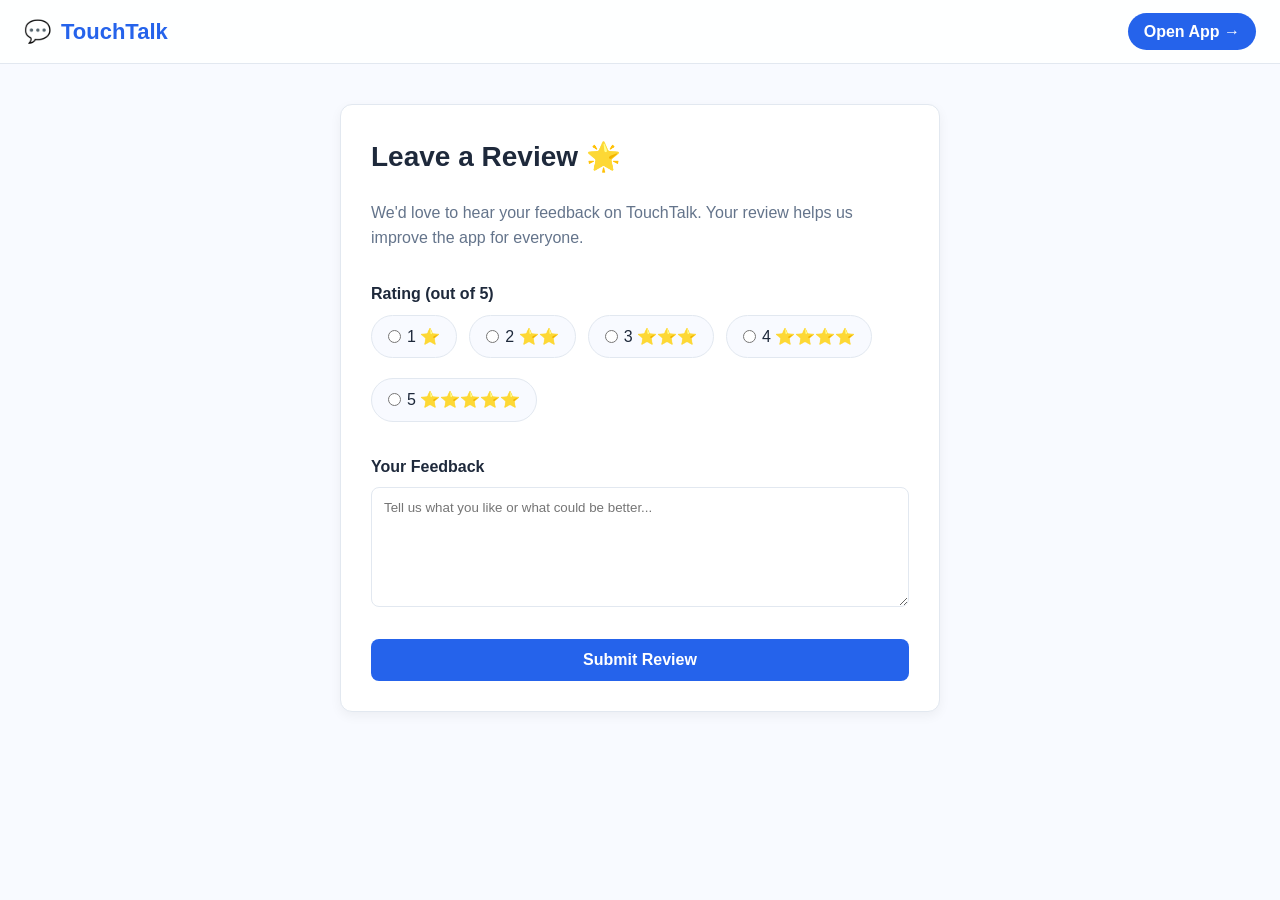
==== review.html @ bc4e65df "Restructure files, add review page, and fix hold-to-speak bug" ====
<!DOCTYPE html>
<html lang="en">
<head>
  <meta charset="UTF-8">
  <meta name="viewport" content="width=device-width, initial-scale=1.0">
  <title>TouchTalk — Leave a Review</title>
  <style>
    :root {
      --primary: #2563EB;
      --primary-dark: #1D4ED8;
      --text-1: #1E293B;
      --text-2: #64748B;
      --bg: #F8FAFF;
      --surface: #FFFFFF;
      --border: #E2E8F0;
    }
    *, *::before, *::after { box-sizing: border-box; margin: 0; padding: 0; }
    body {
      font-family: -apple-system, BlinkMacSystemFont, 'Inter', 'Segoe UI', Arial, sans-serif;
      background: var(--bg);
      color: var(--text-1);
      line-height: 1.6;
      display: flex;
      flex-direction: column;
      min-height: 100vh;
    }
    a { color: var(--primary); text-decoration: none; }
    a:hover { text-decoration: underline; }

    /* NAV */
    nav {
      background: rgba(255,255,255,0.92);
      border-bottom: 1px solid var(--border);
      padding: 0 24px;
      display: flex;
      align-items: center;
      justify-content: space-between;
      height: 64px;
    }
    .nav-brand {
      display: flex;
      align-items: center;
      gap: 10px;
      font-size: 22px;
      font-weight: 800;
      color: var(--primary);
      text-decoration: none;
    }

    /* CONTAINER */
    .container {
      max-width: 600px;
      margin: 40px auto;
      padding: 30px;
      background: var(--surface);
      border: 1px solid var(--border);
      border-radius: 12px;
      box-shadow: 0 4px 12px rgba(0,0,0,0.05);
      width: 90%;
    }
    h1 {
      margin-bottom: 20px;
      font-size: 28px;
    }
    p {
      color: var(--text-2);
      margin-bottom: 30px;
    }

    /* FORM */
    .form-group {
      margin-bottom: 24px;
    }
    label {
      display: block;
      font-weight: 600;
      margin-bottom: 8px;
    }
    .rating-group {
      display: flex;
      gap: 12px;
      flex-wrap: wrap;
    }
    .rating-group label {
      font-weight: normal;
      display: flex;
      align-items: center;
      gap: 6px;
      cursor: pointer;
      padding: 8px 16px;
      border: 1px solid var(--border);
      border-radius: 100px;
      background: var(--bg);
    }
    .rating-group input[type="radio"]:checked + span {
      font-weight: bold;
      color: var(--primary);
    }
    textarea {
      width: 100%;
      padding: 12px;
      border: 1px solid var(--border);
      border-radius: 8px;
      font-family: inherit;
      resize: vertical;
      min-height: 120px;
    }
    button[type="submit"] {
      background: var(--primary);
      color: white;
      border: none;
      padding: 12px 24px;
      font-size: 16px;
      font-weight: 600;
      border-radius: 8px;
      cursor: pointer;
      width: 100%;
      transition: background 0.2s;
    }
    button[type="submit"]:hover {
      background: var(--primary-dark);
    }
  </style>
</head>
<body>

<nav>
  <a class="nav-brand" href="index.html"><span>💬</span> TouchTalk</a>
  <a href="app.html" style="font-weight:600; background:var(--primary); color:#fff; padding:6px 16px; border-radius:100px; text-decoration:none;">Open App →</a>
</nav>

<div class="container">
  <h1>Leave a Review 🌟</h1>
  <p>We'd love to hear your feedback on TouchTalk. Your review helps us improve the app for everyone.</p>

  <form name="review" method="POST" data-netlify="true" action="index.html">
    <div class="form-group">
      <label>Rating (out of 5)</label>
      <div class="rating-group">
        <label><input type="radio" name="rating" value="1" required> <span>1 ⭐️</span></label>
        <label><input type="radio" name="rating" value="2"> <span>2 ⭐️⭐️</span></label>
        <label><input type="radio" name="rating" value="3"> <span>3 ⭐️⭐️⭐️</span></label>
        <label><input type="radio" name="rating" value="4"> <span>4 ⭐️⭐️⭐️⭐️</span></label>
        <label><input type="radio" name="rating" value="5"> <span>5 ⭐️⭐️⭐️⭐️⭐️</span></label>
      </div>
    </div>
    
    <div class="form-group">
      <label for="feedback">Your Feedback</label>
      <textarea id="feedback" name="feedback" placeholder="Tell us what you like or what could be better..." required></textarea>
    </div>

    <button type="submit">Submit Review</button>
  </form>
</div>

</body>
</html>
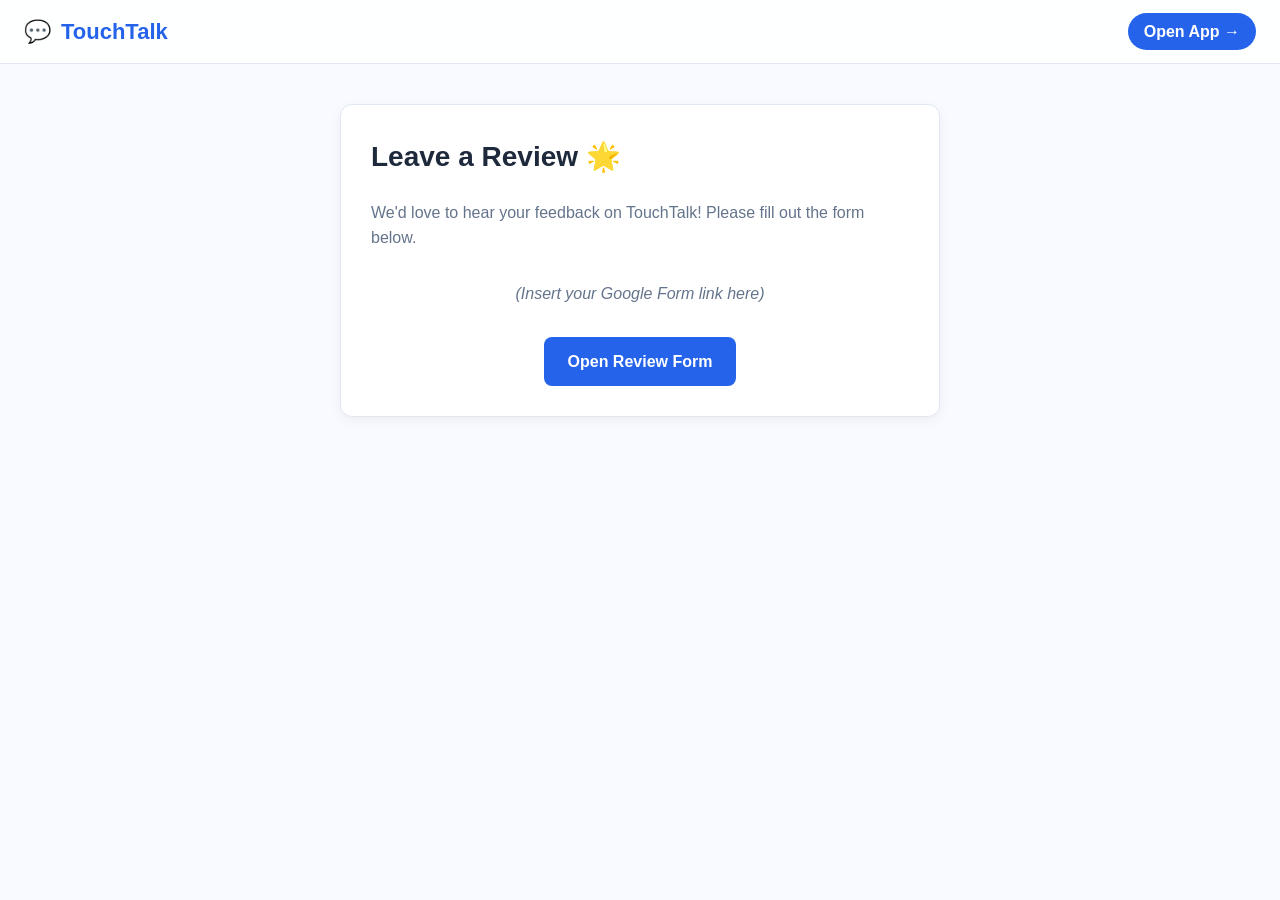
==== commit d92e739a: "Replace Netlify form with Google Form placeholder" ====
--- a/review.html
+++ b/review.html
@@ -131,27 +131,18 @@
 
 <div class="container">
   <h1>Leave a Review 🌟</h1>
-  <p>We'd love to hear your feedback on TouchTalk. Your review helps us improve the app for everyone.</p>
+  <p>We'd love to hear your feedback on TouchTalk! Please fill out the form below.</p>
 
-  <form name="review" method="POST" data-netlify="true" action="index.html">
-    <div class="form-group">
-      <label>Rating (out of 5)</label>
-      <div class="rating-group">
-        <label><input type="radio" name="rating" value="1" required> <span>1 ⭐️</span></label>
-        <label><input type="radio" name="rating" value="2"> <span>2 ⭐️⭐️</span></label>
-        <label><input type="radio" name="rating" value="3"> <span>3 ⭐️⭐️⭐️</span></label>
-        <label><input type="radio" name="rating" value="4"> <span>4 ⭐️⭐️⭐️⭐️</span></label>
-        <label><input type="radio" name="rating" value="5"> <span>5 ⭐️⭐️⭐️⭐️⭐️</span></label>
-      </div>
-    </div>
-    
-    <div class="form-group">
-      <label for="feedback">Your Feedback</label>
-      <textarea id="feedback" name="feedback" placeholder="Tell us what you like or what could be better..." required></textarea>
-    </div>
-
-    <button type="submit">Submit Review</button>
-  </form>
+  <!-- Google Form Embed Placeholder -->
+  <div style="text-align: center; margin-top: 20px;">
+    <p><em>(Insert your Google Form link here)</em></p>
+    <a href="YOUR_GOOGLE_FORM_LINK_HERE" target="_blank" style="display: inline-block; background: var(--primary); color: white; padding: 12px 24px; text-decoration: none; border-radius: 8px; font-weight: 600;">Open Review Form</a>
+  </div>
+  
+  <!-- If you prefer to embed it directly on this page, replace the div above with the iframe code Google Forms gives you. 
+       Example:
+       <iframe src="YOUR_GOOGLE_FORM_LINK_HERE?embedded=true" width="100%" height="800" frameborder="0" marginheight="0" marginwidth="0">Loading…</iframe>
+  -->
 </div>
 
 </body>
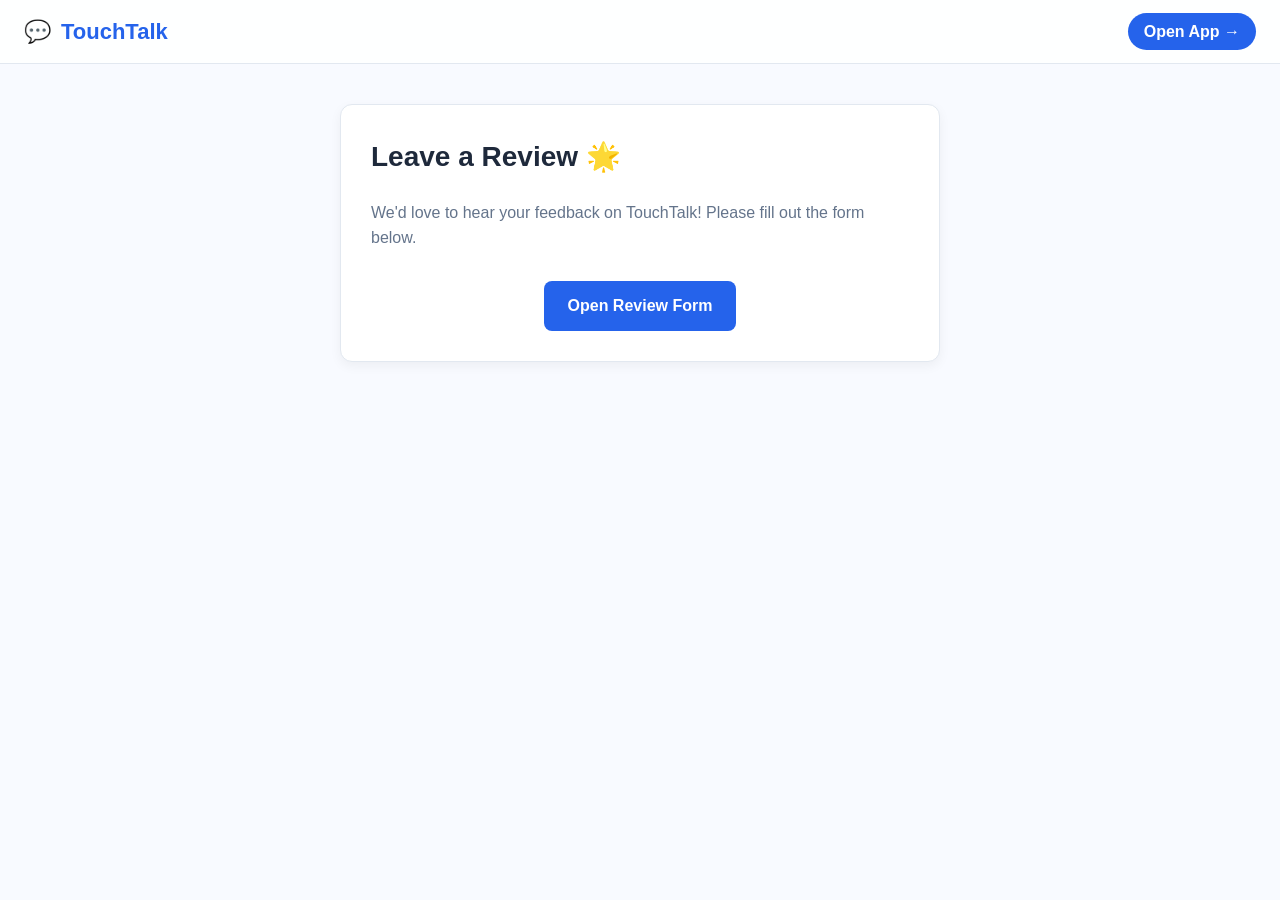
==== commit 2c6c8e53: "Update review form link to Google Form" ====
--- a/review.html
+++ b/review.html
@@ -135,8 +135,7 @@
 
   <!-- Google Form Embed Placeholder -->
   <div style="text-align: center; margin-top: 20px;">
-    <p><em>(Insert your Google Form link here)</em></p>
-    <a href="YOUR_GOOGLE_FORM_LINK_HERE" target="_blank" style="display: inline-block; background: var(--primary); color: white; padding: 12px 24px; text-decoration: none; border-radius: 8px; font-weight: 600;">Open Review Form</a>
+    <a href="https://docs.google.com/forms/d/e/1FAIpQLSfS0GsF_TzNCyOYlN94kuFJCgfYuFDKEHDRmfrDM9RrkkkEVQ/viewform" target="_blank" style="display: inline-block; background: var(--primary); color: white; padding: 12px 24px; text-decoration: none; border-radius: 8px; font-weight: 600;">Open Review Form</a>
   </div>
   
   <!-- If you prefer to embed it directly on this page, replace the div above with the iframe code Google Forms gives you. 
